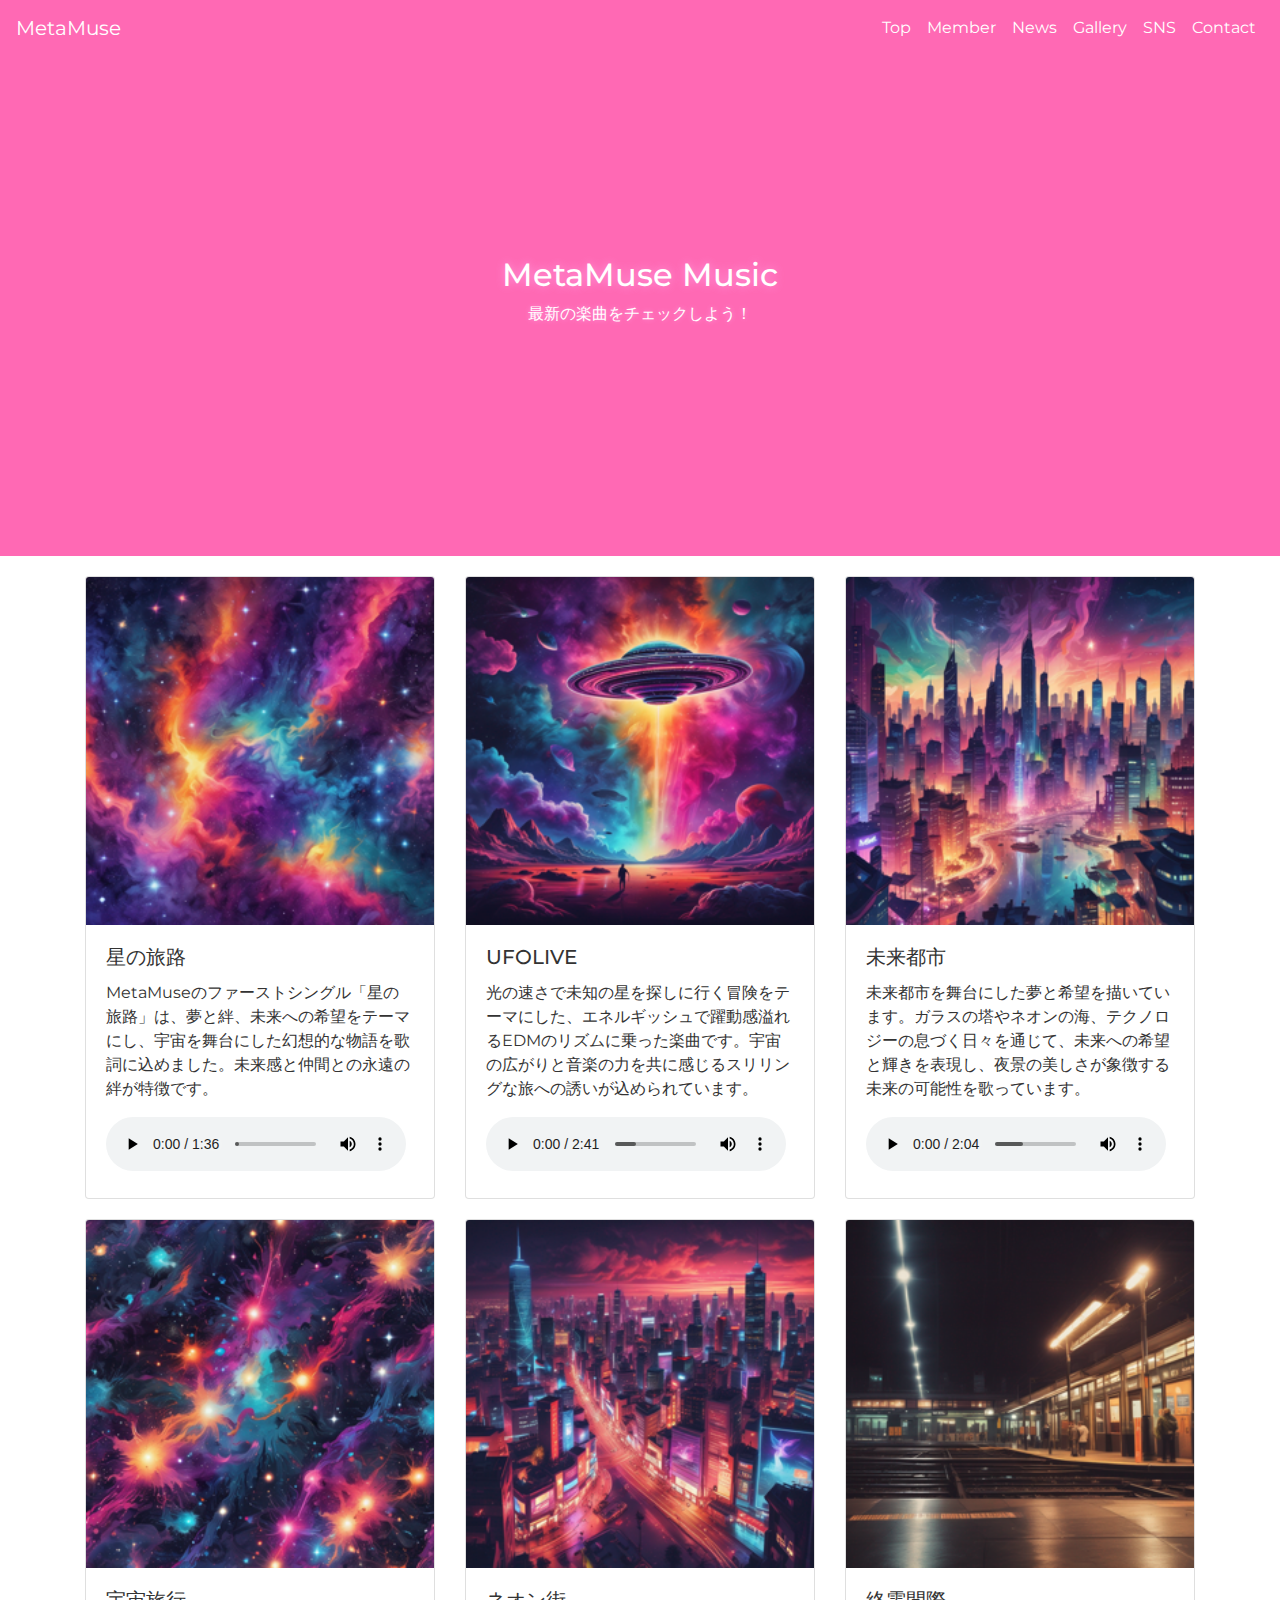
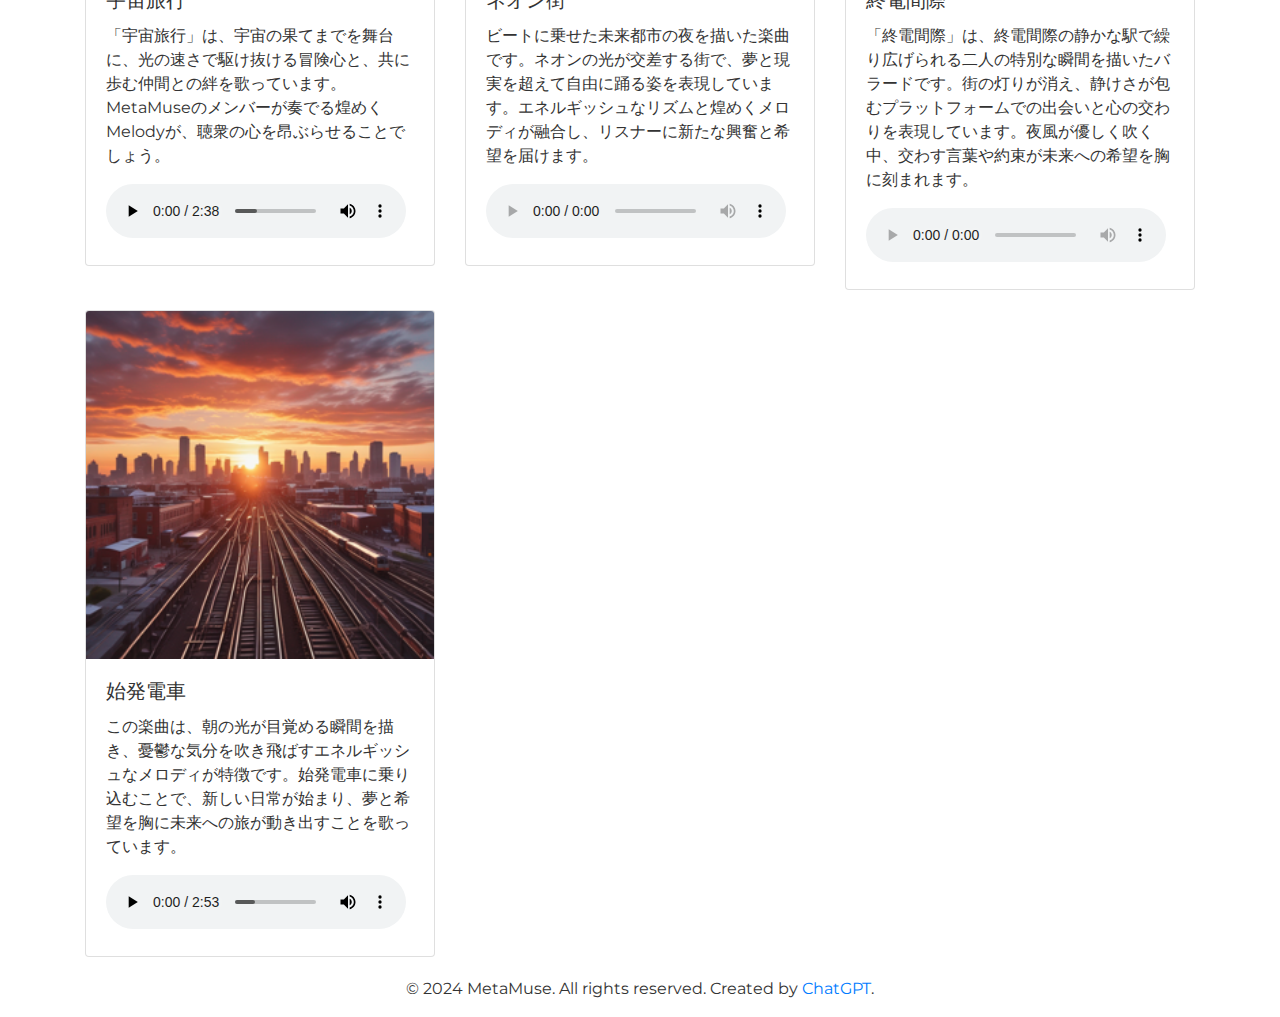
==== music.html @ edb1872d "first commit" ====
<!DOCTYPE html>
<html lang="ja">
<head>
    <meta charset="UTF-8">
    <meta name="viewport" content="width=device-width, initial-scale=1.0">
    <title>MetaMuse - Music</title>
    <link href="https://stackpath.bootstrapcdn.com/bootstrap/4.5.2/css/bootstrap.min.css" rel="stylesheet">
    <link href="https://fonts.googleapis.com/css2?family=Montserrat:wght@400;500;600;700&display=swap" rel="stylesheet">
    <link rel="icon" href="./assets/img/MetaMuse_idol_icon.JPG">
    <link rel="stylesheet" href="./assets/css/music.css">
</head>
<body>

    <!-- ナビゲーションバー -->
    <nav class="navbar navbar-expand-lg navbar-dark">
        <a class="navbar-brand" href="./index.html">MetaMuse</a>
        <button class="navbar-toggler" type="button" data-toggle="collapse" data-target="#navbarNav" aria-controls="navbarNav" aria-expanded="false" aria-label="Toggle navigation">
            <span class="navbar-toggler-icon"></span>
        </button>
        <div class="collapse navbar-collapse" id="navbarNav">
            <ul class="navbar-nav ml-auto">
                <li class="nav-item"><a class="nav-link" href="index.html#">Top</a></li>
                <li class="nav-item"><a class="nav-link" href="index.html#members">Member</a></li>
                <li class="nav-item"><a class="nav-link" href="index.html#news">News</a></li>
                <li class="nav-item"><a class="nav-link" href="index.html#gallery">Gallery</a></li>
                <li class="nav-item"><a class="nav-link" href="index.html#sns">SNS</a></li>
                <li class="nav-item"><a class="nav-link" href="index.html#contact">Contact</a></li>
            </ul>
        </div>
    </nav>

    <!-- ヒーローセクション -->
    <div class="hero">
        <h1>MetaMuse Music</h1>
        <p>最新の楽曲をチェックしよう！</p>
    </div>

    <!-- 音楽コンテンツ -->
    <div class="container music-section">
        <div class="row">
            <div class="col-md-4">
                <div class="card music-card">
                    <img src="./assets/img/星の旅路.png" class="card-img-top" alt="アルバム1" id="album1">
                    <div class="card-body">
                        <h5 class="card-title">星の旅路</h5>
                        <p class="card-text">
                            MetaMuseのファーストシングル「星の旅路」は、夢と絆、未来への希望をテーマにし、宇宙を舞台にした幻想的な物語を歌詞に込めました。未来感と仲間との永遠の絆が特徴です。
                        </p>
                        <audio controls>
                            <source src="./assets/music/星の旅路.mp3" type="audio/mp3">
                            お使いのブラウザはオーディオタグをサポートしていません。
                        </audio>
                    </div>
                </div>
            </div>
            <div class="col-md-4">
                <div class="card music-card">
                    <img src="./assets/img/UFOLIVE.png" class="card-img-top" alt="アルバム2" id="album2">
                    <div class="card-body">
                        <h5 class="card-title">UFOLIVE</h5>
                        <p class="card-text">光の速さで未知の星を探しに行く冒険をテーマにした、エネルギッシュで躍動感溢れるEDMのリズムに乗った楽曲です。宇宙の広がりと音楽の力を共に感じるスリリングな旅への誘いが込められています。</p>
                        <audio controls>
                            <source src="./assets/music/UFOLIVE.mp3" type="audio/mp3">
                            お使いのブラウザはオーディオタグをサポートしていません。
                        </audio>
                    </div>
                </div>
            </div>
            <div class="col-md-4">
                <div class="card music-card">
                    <img src="./assets/img/未来都市.png" class="card-img-top" alt="アルバム3" id="album3">
                    <div class="card-body">
                        <h5 class="card-title">未来都市</h5>
                        <p class="card-text">
                            未来都市を舞台にした夢と希望を描いています。ガラスの塔やネオンの海、テクノロジーの息づく日々を通じて、未来への希望と輝きを表現し、夜景の美しさが象徴する未来の可能性を歌っています。
                        </p>
                        <audio controls>
                            <source src="./assets/music/未来都市.mp3" type="audio/mp3">
                            お使いのブラウザはオーディオタグをサポートしていません。
                        </audio>
                    </div>
                </div>
            </div>
            <div class="col-md-4">
                <div class="card music-card">
                    <img src="./assets/img/宇宙旅行.png" class="card-img-top" alt="アルバム4" id="album4">
                    <div class="card-body">
                        <h5 class="card-title">宇宙旅行</h5>
                        <p class="card-text">
                            「宇宙旅行」は、宇宙の果てまでを舞台に、光の速さで駆け抜ける冒険心と、共に歩む仲間との絆を歌っています。MetaMuseのメンバーが奏でる煌めくMelodyが、聴衆の心を昂ぶらせることでしょう。
                        </p>
                        <audio controls>
                            <source src="./assets/music/宇宙旅行.mp3" type="audio/mp3">
                            お使いのブラウザはオーディオタグをサポートしていません。
                        </audio>
                    </div>
                </div>
            </div>
            <div class="col-md-4">
                <div class="card music-card">
                    <img src="./assets/img/ネオン街.png" class="card-img-top" alt="アルバム5" id="album5">
                    <div class="card-body">
                        <h5 class="card-title">ネオン街</h5>
                        <p class="card-text">
                            ビートに乗せた未来都市の夜を描いた楽曲です。ネオンの光が交差する街で、夢と現実を超えて自由に踊る姿を表現しています。エネルギッシュなリズムと煌めくメロディが融合し、リスナーに新たな興奮と希望を届けます。
                        </p>
                        <audio controls>
                            <source src="./assets/music/ネオン街.mp3" type="audio/mp3">
                            お使いのブラウザはオーディオタグをサポートしていません。
                        </audio>
                    </div>
                </div>
            </div>
            <div class="col-md-4">
                <div class="card music-card">
                    <img src="./assets/img/終電間際.png" class="card-img-top" alt="アルバム6" id="album6">
                    <div class="card-body">
                        <h5 class="card-title">終電間際</h5>
                        <p class="card-text">
                            「終電間際」は、終電間際の静かな駅で繰り広げられる二人の特別な瞬間を描いたバラードです。街の灯りが消え、静けさが包むプラットフォームでの出会いと心の交わりを表現しています。夜風が優しく吹く中、交わす言葉や約束が未来への希望を胸に刻まれます。
                        </p>
                        <audio controls>
                            <source src="./assets/music/終電間際.mp3" type="audio/mp3">
                            お使いのブラウザはオーディオタグをサポートしていません。
                        </audio>
                    </div>
                </div>
            </div>
            <div class="col-md-4">
                <div class="card music-card">
                    <img src="./assets/img/始発電車.png" class="card-img-top" alt="アルバム7" id="album7">
                    <div class="card-body">
                        <h5 class="card-title">始発電車</h5>
                        <p class="card-text">
                            この楽曲は、朝の光が目覚める瞬間を描き、憂鬱な気分を吹き飛ばすエネルギッシュなメロディが特徴です。始発電車に乗り込むことで、新しい日常が始まり、夢と希望を胸に未来への旅が動き出すことを歌っています。
                        </p>
                        <audio controls>
                            <source src="./assets/music/始発電車.mp3" type="audio/mp3">
                            お使いのブラウザはオーディオタグをサポートしていません。
                        </audio>
                    </div>
                </div>
            </div>
        </div>
    </div>
    <footer>
        <p>&copy; 2024 MetaMuse. All rights reserved. Created by <a href="https://chatgpt.com/" target="_blank">ChatGPT</a>.</p>
    </footer>
    <button class="back-to-top" onclick="topFunction()" id="backToTopBtn" title="Go to top">Top</button>
    <script src="https://code.jquery.com/jquery-3.5.1.slim.min.js"></script>
    <script src="https://cdn.jsdelivr.net/npm/@popperjs/core@2.5.4/dist/umd/popper.min.js"></script>
    <script src="https://stackpath.bootstrapcdn.com/bootstrap/4.5.2/js/bootstrap.min.js"></script>
    <script src="./assets/js/script.js"></script>
</body>
</html>
---- assets/css/music.css ----
body {
    font-family: 'Montserrat', sans-serif;
    background-color: #fff;
    color: #333;
}
.navbar {
    background-color: #ff69b4;
}
.nav-link {
    color: #fff !important;
}
.hero {
    /* background: url('/assets/img/MetaMuse_idol_icon.JPG') no-repeat center center; */
    background-size: cover;
    height: 500px;
    color: white;
    text-align: center;
    padding-top: 200px;
    background-color: #ff69b4;
}
.hero h1 {
    font-size: 2rem;
    text-shadow: 0 0 10px rgba(255, 166, 231, 0.8); /* テキストシャドウを追加 */
}
.hero p {
    text-shadow: 0 0 5px rgba(255, 166, 231, 0.8); /* テキストシャドウを追加 */
}
.music-section {
    margin-top: 20px;
}
.music-card {
    margin-bottom: 20px;
}
.btn-primary {
    background-color: #ff69b4;
    border: none;
}
.btn-primary:hover {
    background-color: #ff1493;
}
.back-to-top {
    position: fixed;
    bottom: 20px;
    right: 20px;
    display: none;
    background-color: #ff69b4;
    color: white;
    border: none;
    padding: 10px 20px;
    cursor: pointer;
    z-index: 999;
    border-radius: 100%; /* 丸くするための設定 */
}
.back-to-top:hover {
    background-color: #ff1493;
}
footer{
    text-align: center;
}
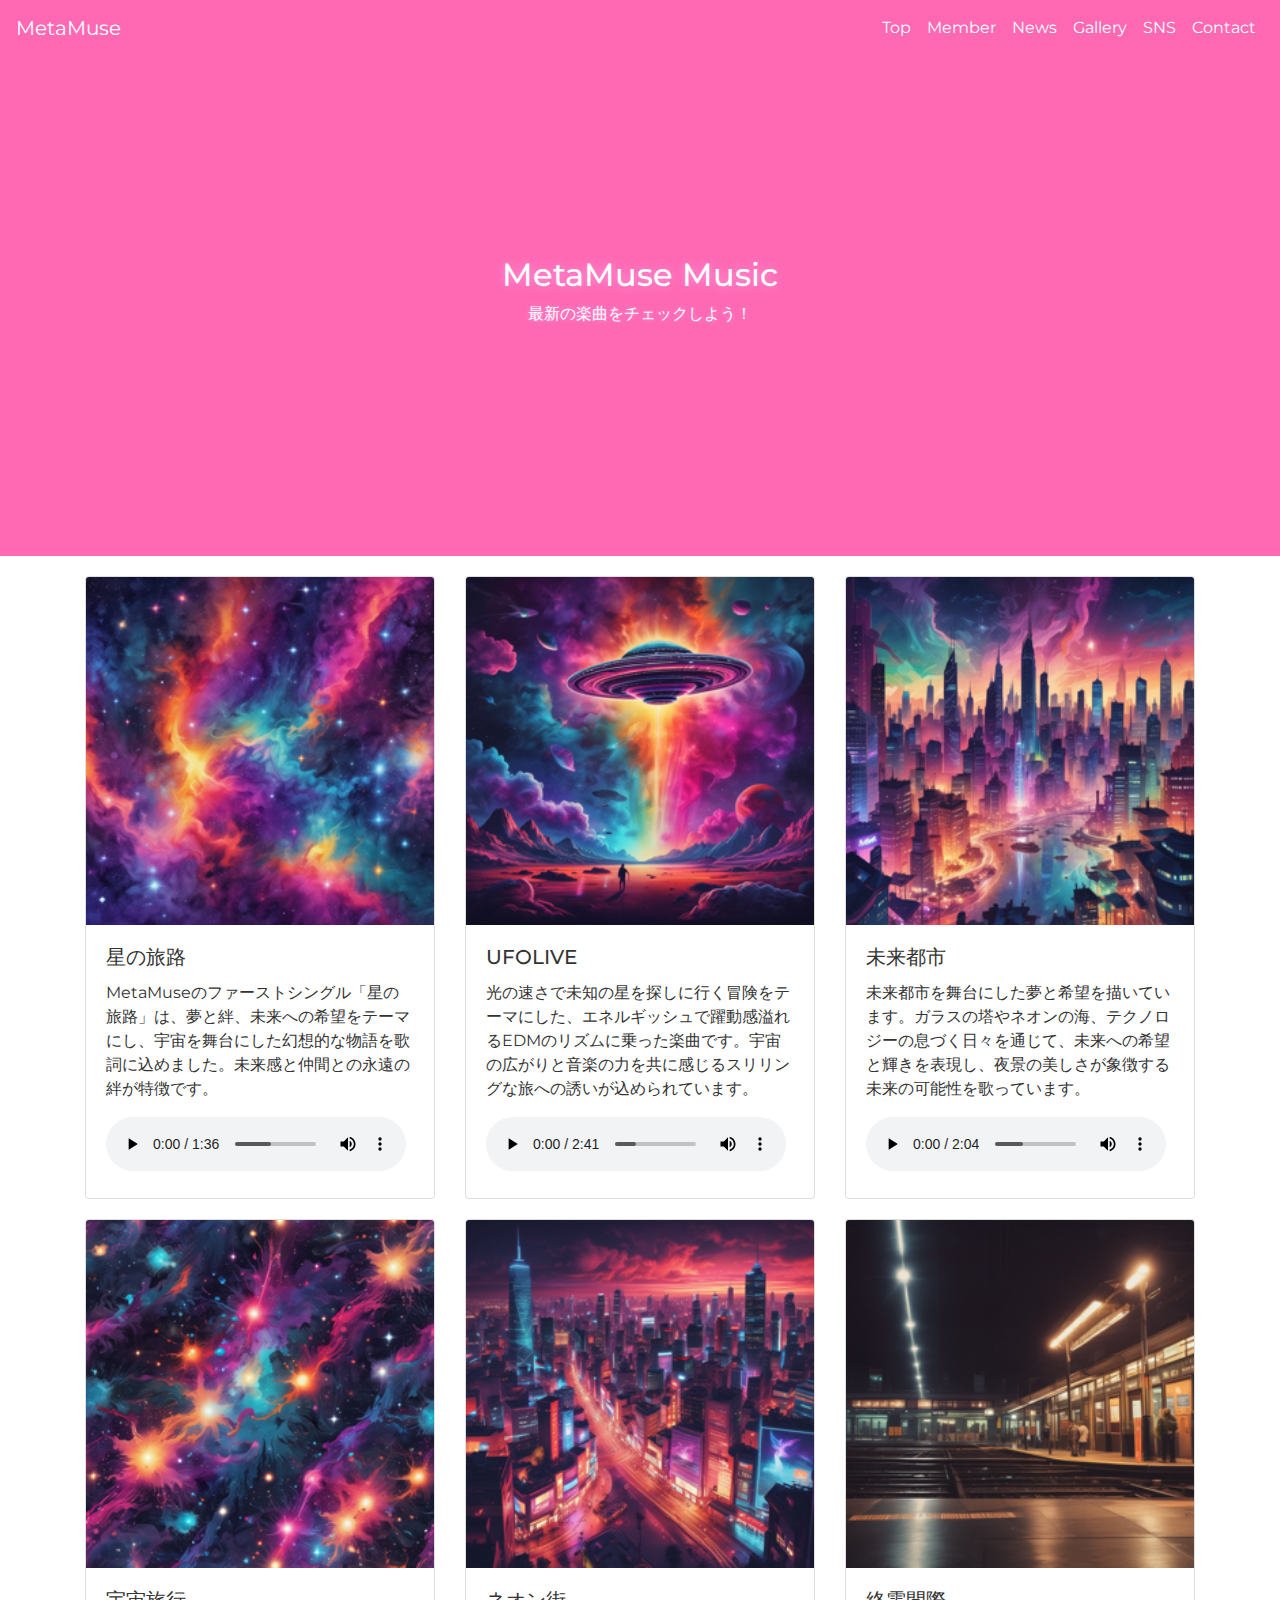
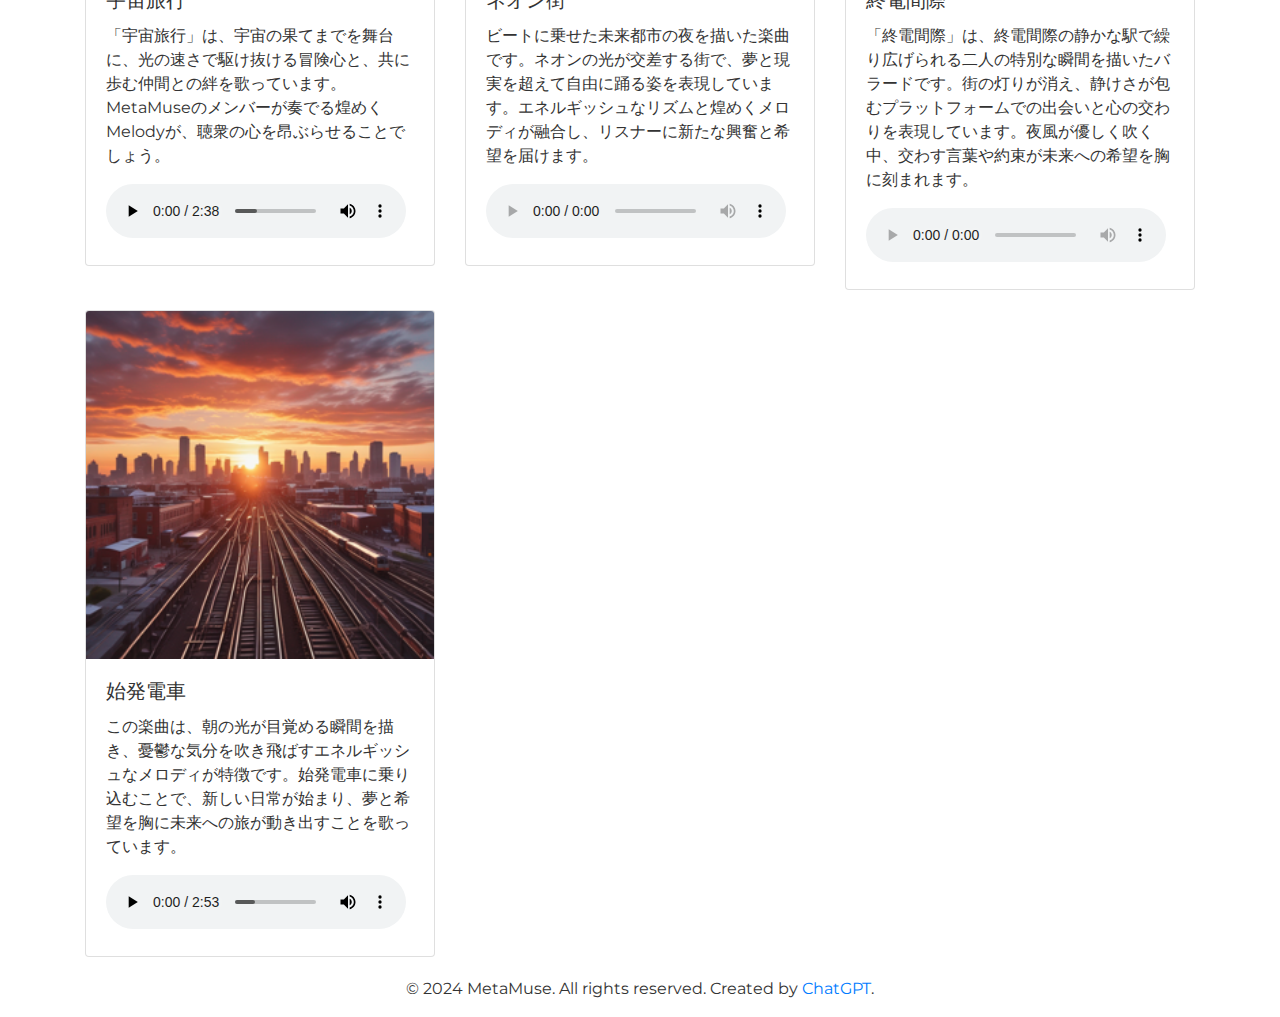
==== commit 290e6c9d: "add twitter card" ====
--- a/music.html
+++ b/music.html
@@ -6,6 +6,12 @@
     <title>MetaMuse - Music</title>
     <link href="https://stackpath.bootstrapcdn.com/bootstrap/4.5.2/css/bootstrap.min.css" rel="stylesheet">
     <link href="https://fonts.googleapis.com/css2?family=Montserrat:wght@400;500;600;700&display=swap" rel="stylesheet">
+    <!-- Twitter Card data -->
+    <meta name="twitter:card" content="summary_large_image">
+    <meta name="twitter:site" content="@MetaMuse_Idol">
+    <meta name="twitter:title" content="MetaMuse Official Site">
+    <meta name="twitter:description" content="Welcome to the official site of MetaMuse, your favorite virtual idol group!">
+    <meta name="twitter:image" content="https://metamuse-virtualidol.github.io/Official/assets/img/MetaMuse_idol_icon.JPG">
     <link rel="icon" href="./assets/img/MetaMuse_idol_icon.JPG">
     <link rel="stylesheet" href="./assets/css/music.css">
 </head>
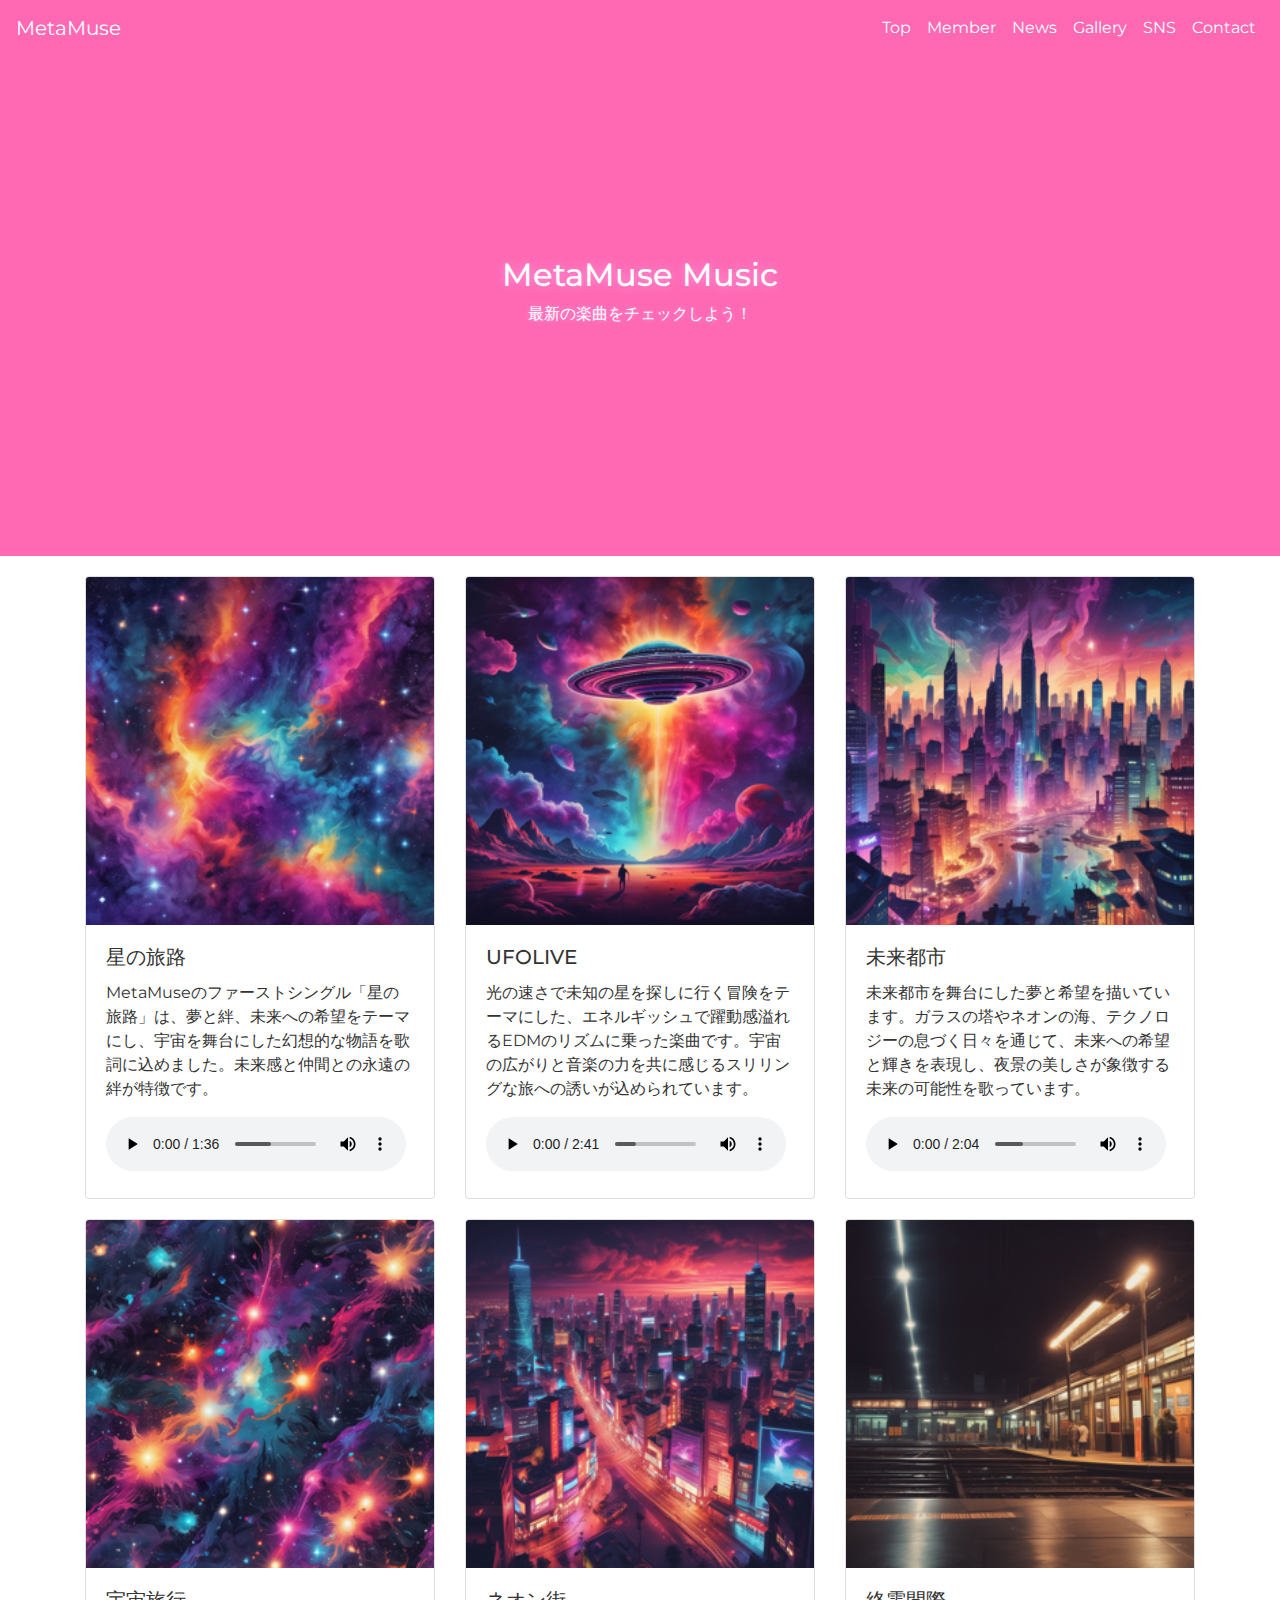
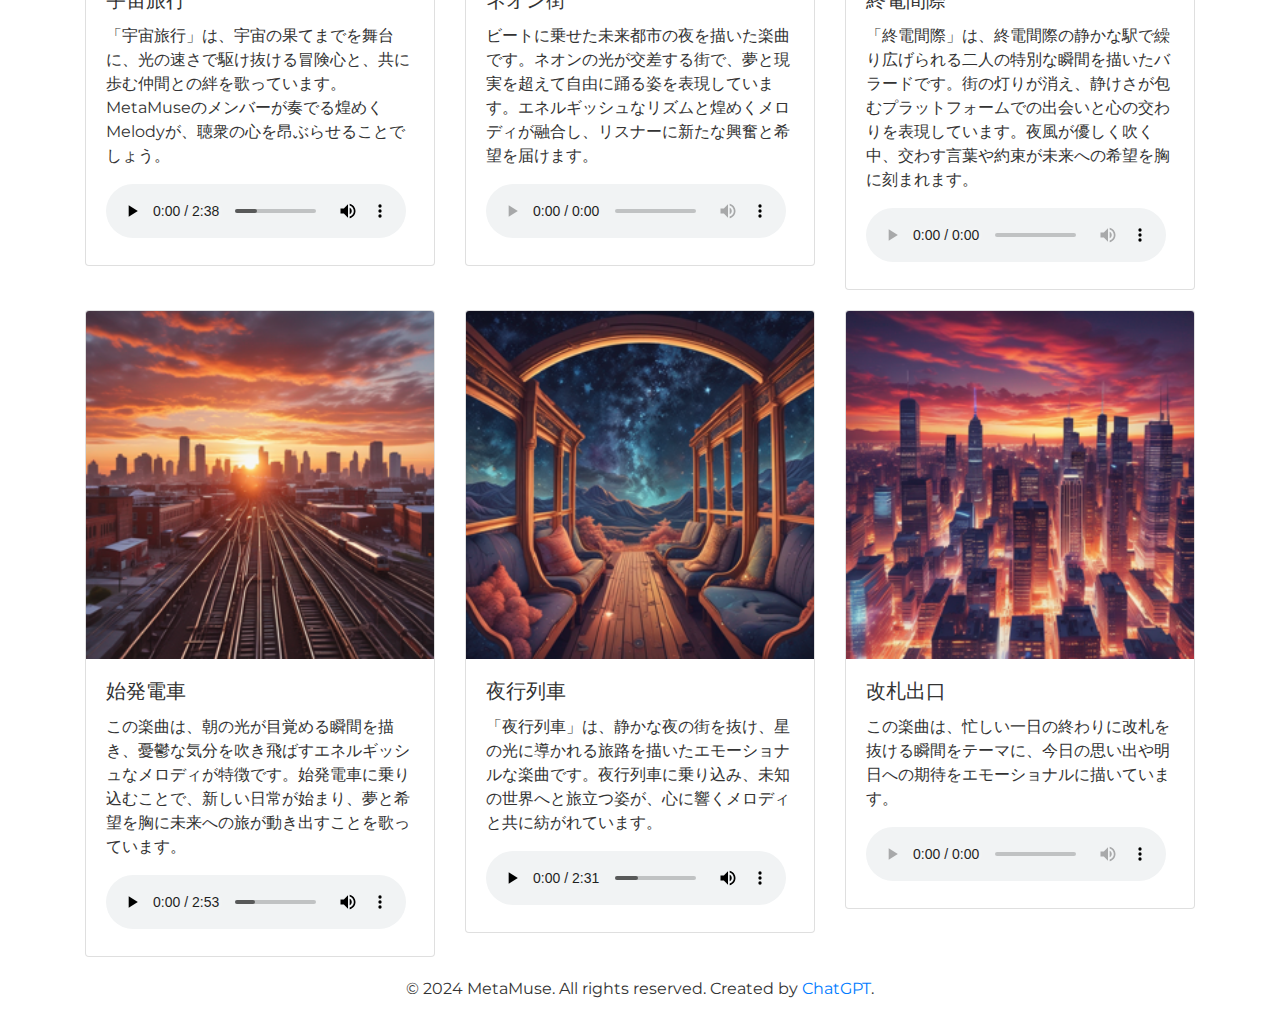
==== commit 7339a881: "new single and add visited counter" ====
--- a/music.html
+++ b/music.html
@@ -147,6 +147,36 @@
                     </div>
                 </div>
             </div>
+            <div class="col-md-4">
+                <div class="card music-card">
+                    <img src="./assets/img/夜行列車.png" class="card-img-top" alt="アルバム8" id="album8">
+                    <div class="card-body">
+                        <h5 class="card-title">夜行列車</h5>
+                        <p class="card-text">
+                            「夜行列車」は、静かな夜の街を抜け、星の光に導かれる旅路を描いたエモーショナルな楽曲です。夜行列車に乗り込み、未知の世界へと旅立つ姿が、心に響くメロディと共に紡がれています。
+                        </p>
+                        <audio controls>
+                            <source src="./assets/music/夜行列車.mp3" type="audio/mp3">
+                            お使いのブラウザはオーディオタグをサポートしていません。
+                        </audio>
+                    </div>
+                </div>
+            </div>
+            <div class="col-md-4">
+                <div class="card music-card">
+                    <img src="./assets/img/改札出口.png" class="card-img-top" alt="アルバム9" id="album9">
+                    <div class="card-body">
+                        <h5 class="card-title">改札出口</h5>
+                        <p class="card-text">
+                            この楽曲は、忙しい一日の終わりに改札を抜ける瞬間をテーマに、今日の思い出や明日への期待をエモーショナルに描いています。
+                        </p>
+                        <audio controls>
+                            <source src="./assets/music/改札出口.mp3" type="audio/mp3">
+                            お使いのブラウザはオーディオタグをサポートしていません。
+                        </audio>
+                    </div>
+                </div>
+            </div>
         </div>
     </div>
     <footer>
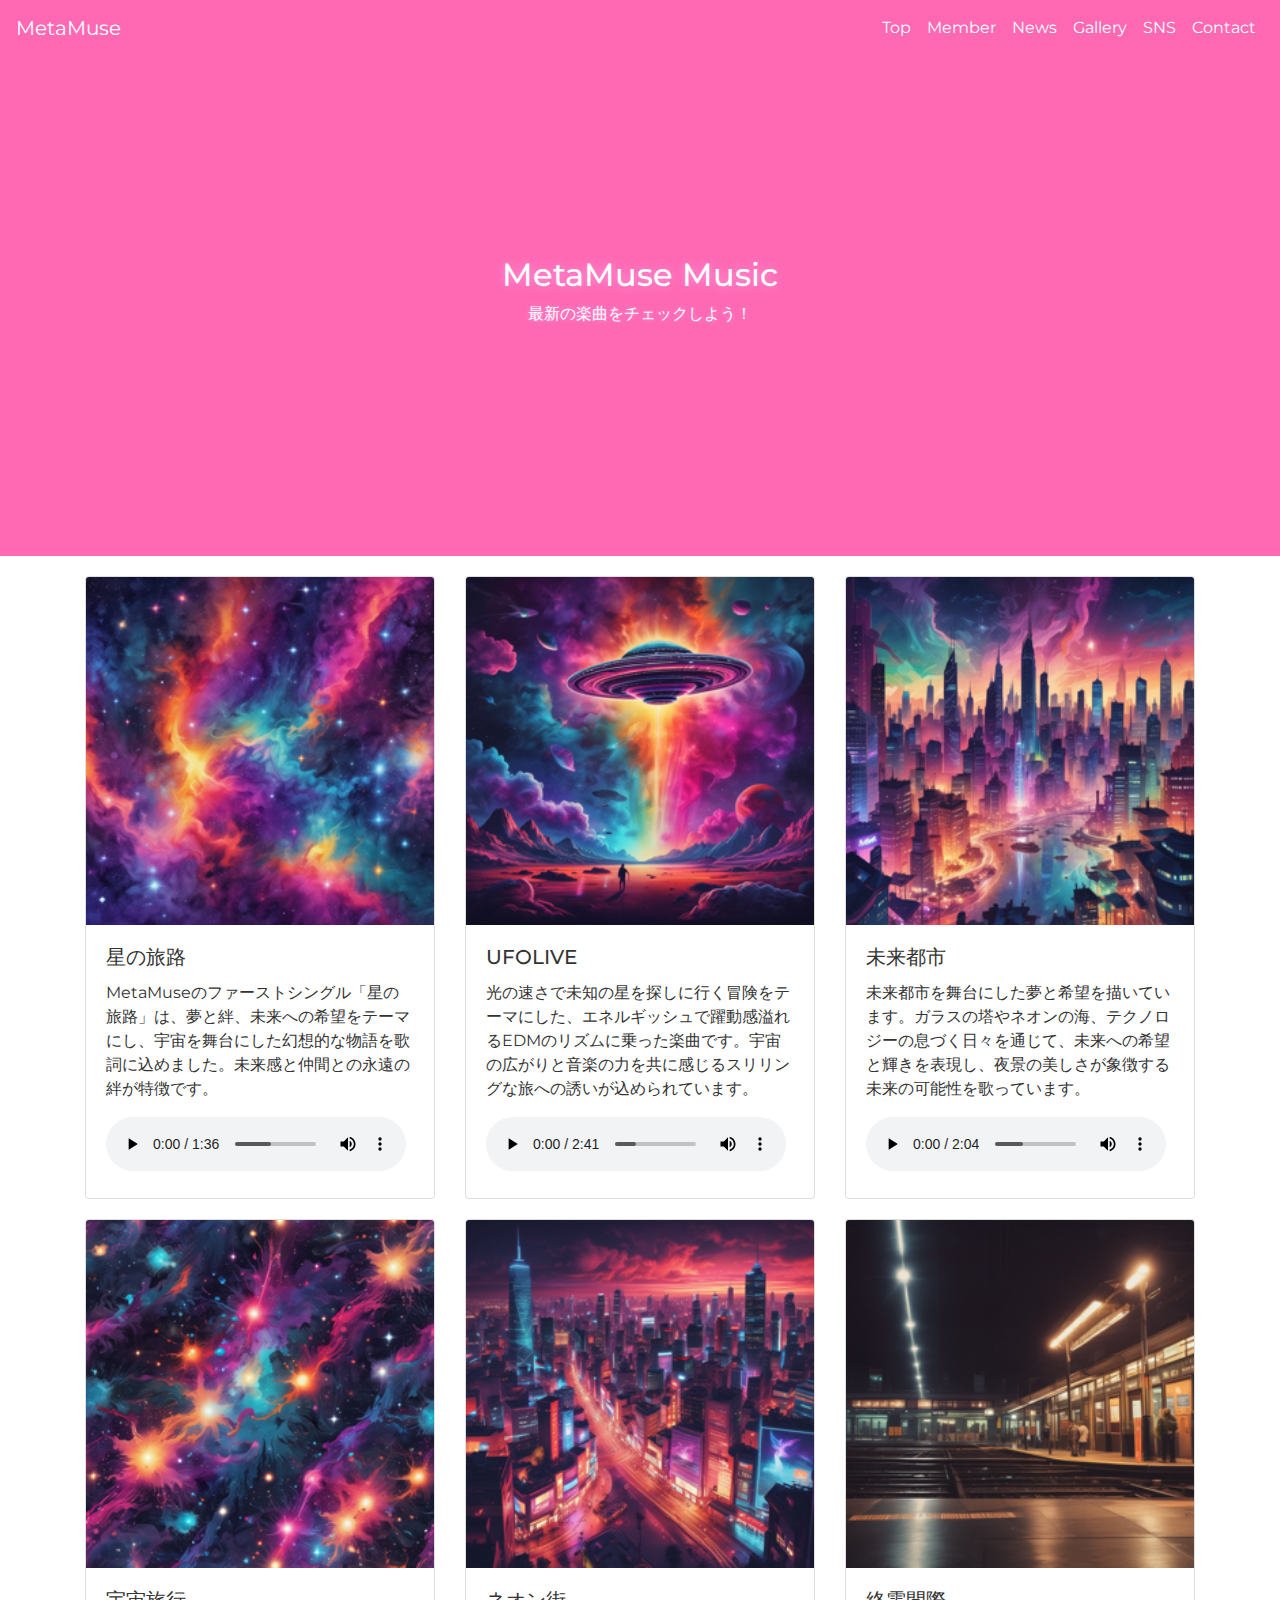
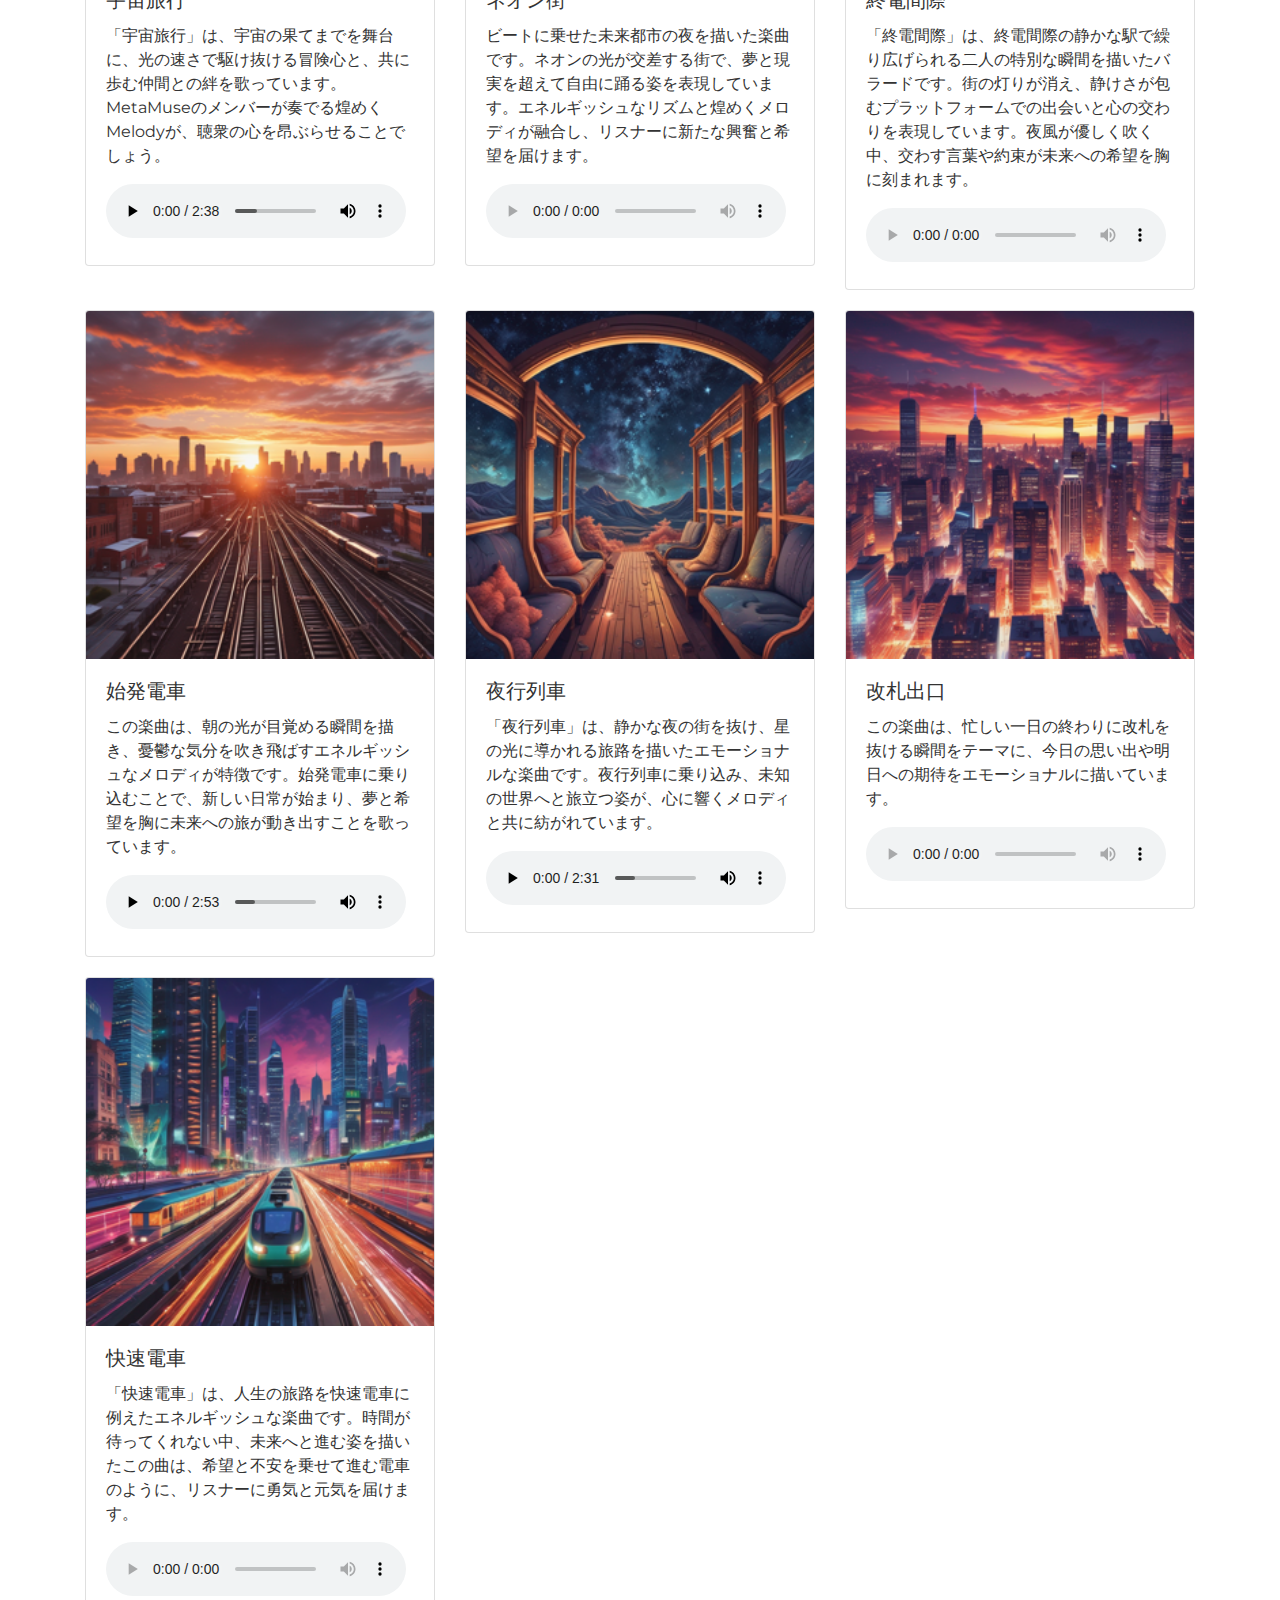
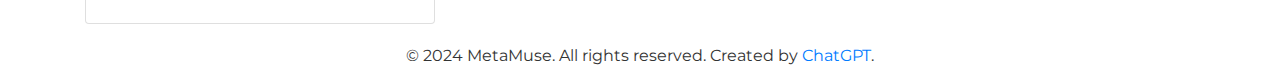
==== commit 0e71caf5: "add new single" ====
--- a/music.html
+++ b/music.html
@@ -177,6 +177,21 @@
                     </div>
                 </div>
             </div>
+            <div class="col-md-4">
+                <div class="card music-card">
+                    <img src="./assets/img/快速電車.png" class="card-img-top" alt="アルバム10" id="album10">
+                    <div class="card-body">
+                        <h5 class="card-title">快速電車</h5>
+                        <p class="card-text">
+                            「快速電車」は、人生の旅路を快速電車に例えたエネルギッシュな楽曲です。時間が待ってくれない中、未来へと進む姿を描いたこの曲は、希望と不安を乗せて進む電車のように、リスナーに勇気と元気を届けます。
+                        </p>
+                        <audio controls>
+                            <source src="./assets/music/快速電車.mp3" type="audio/mp3">
+                            お使いのブラウザはオーディオタグをサポートしていません。
+                        </audio>
+                    </div>
+                </div>
+            </div>
         </div>
     </div>
     <footer>
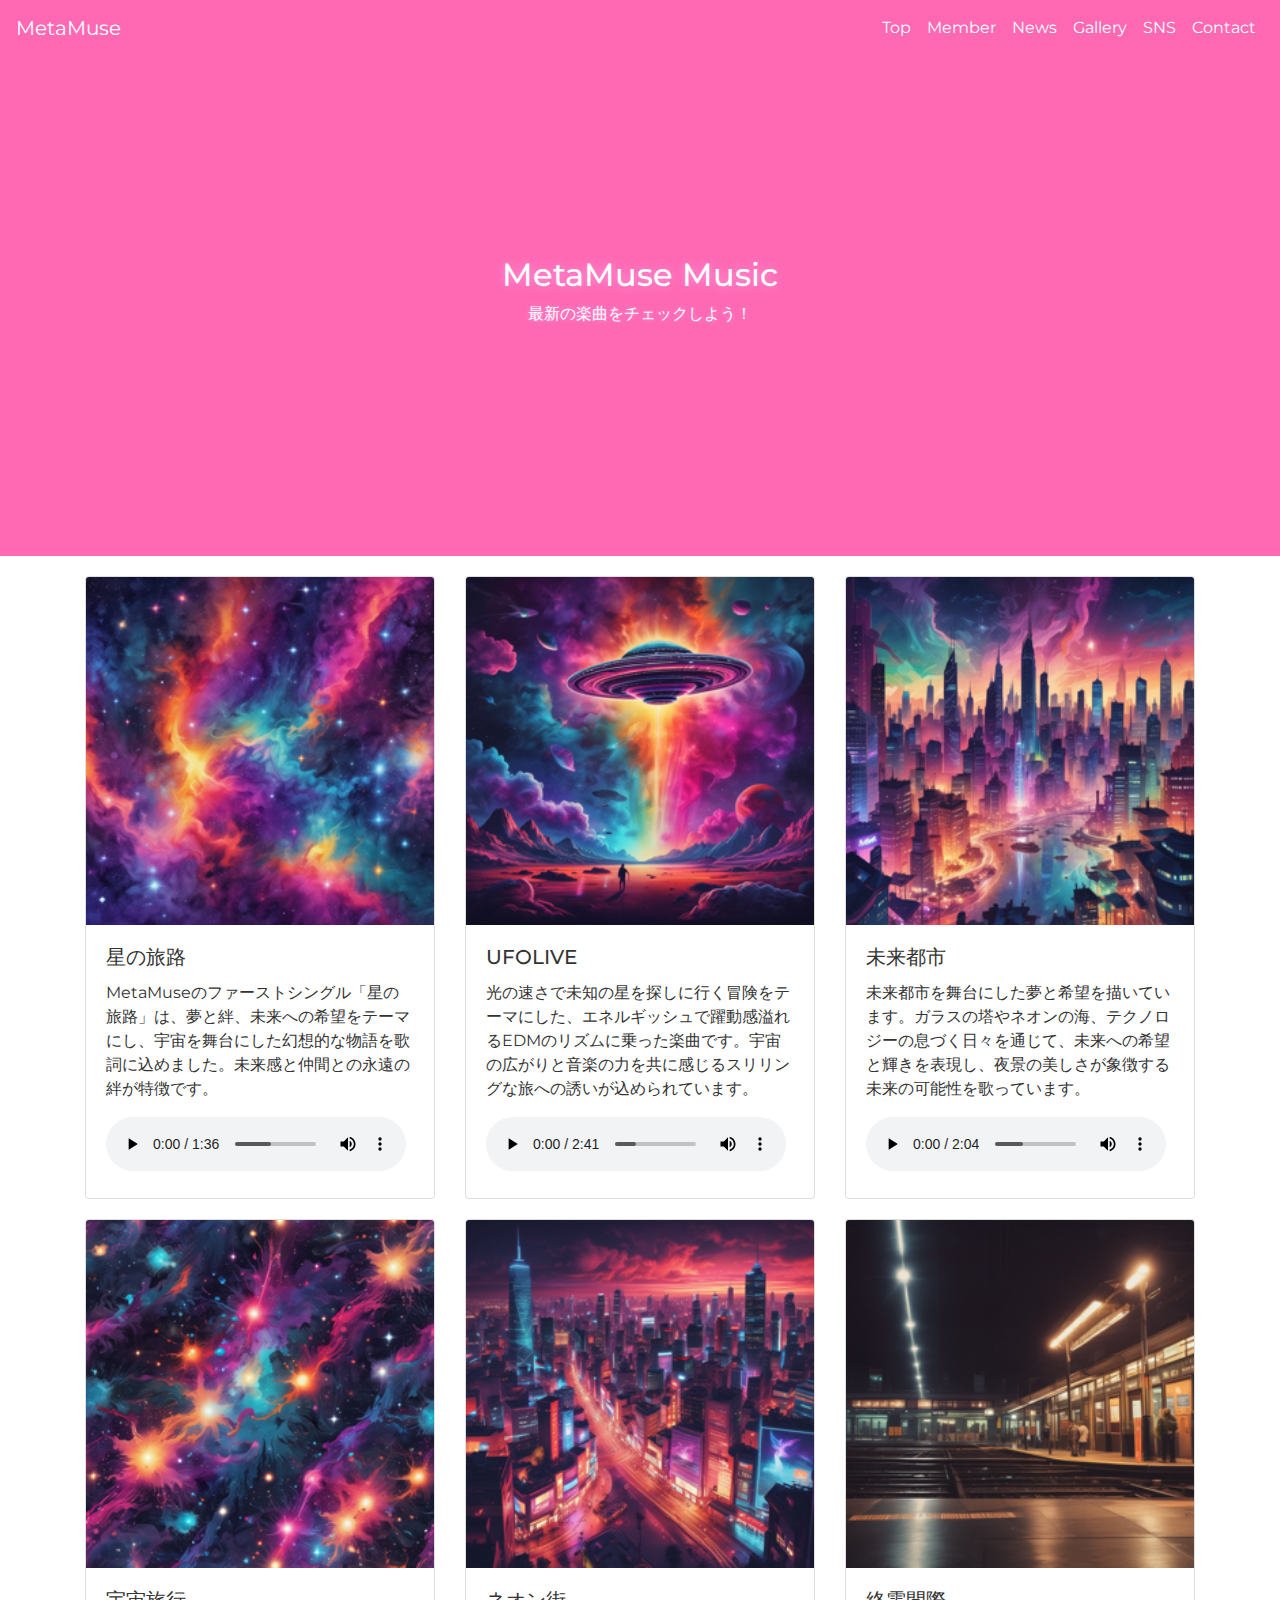
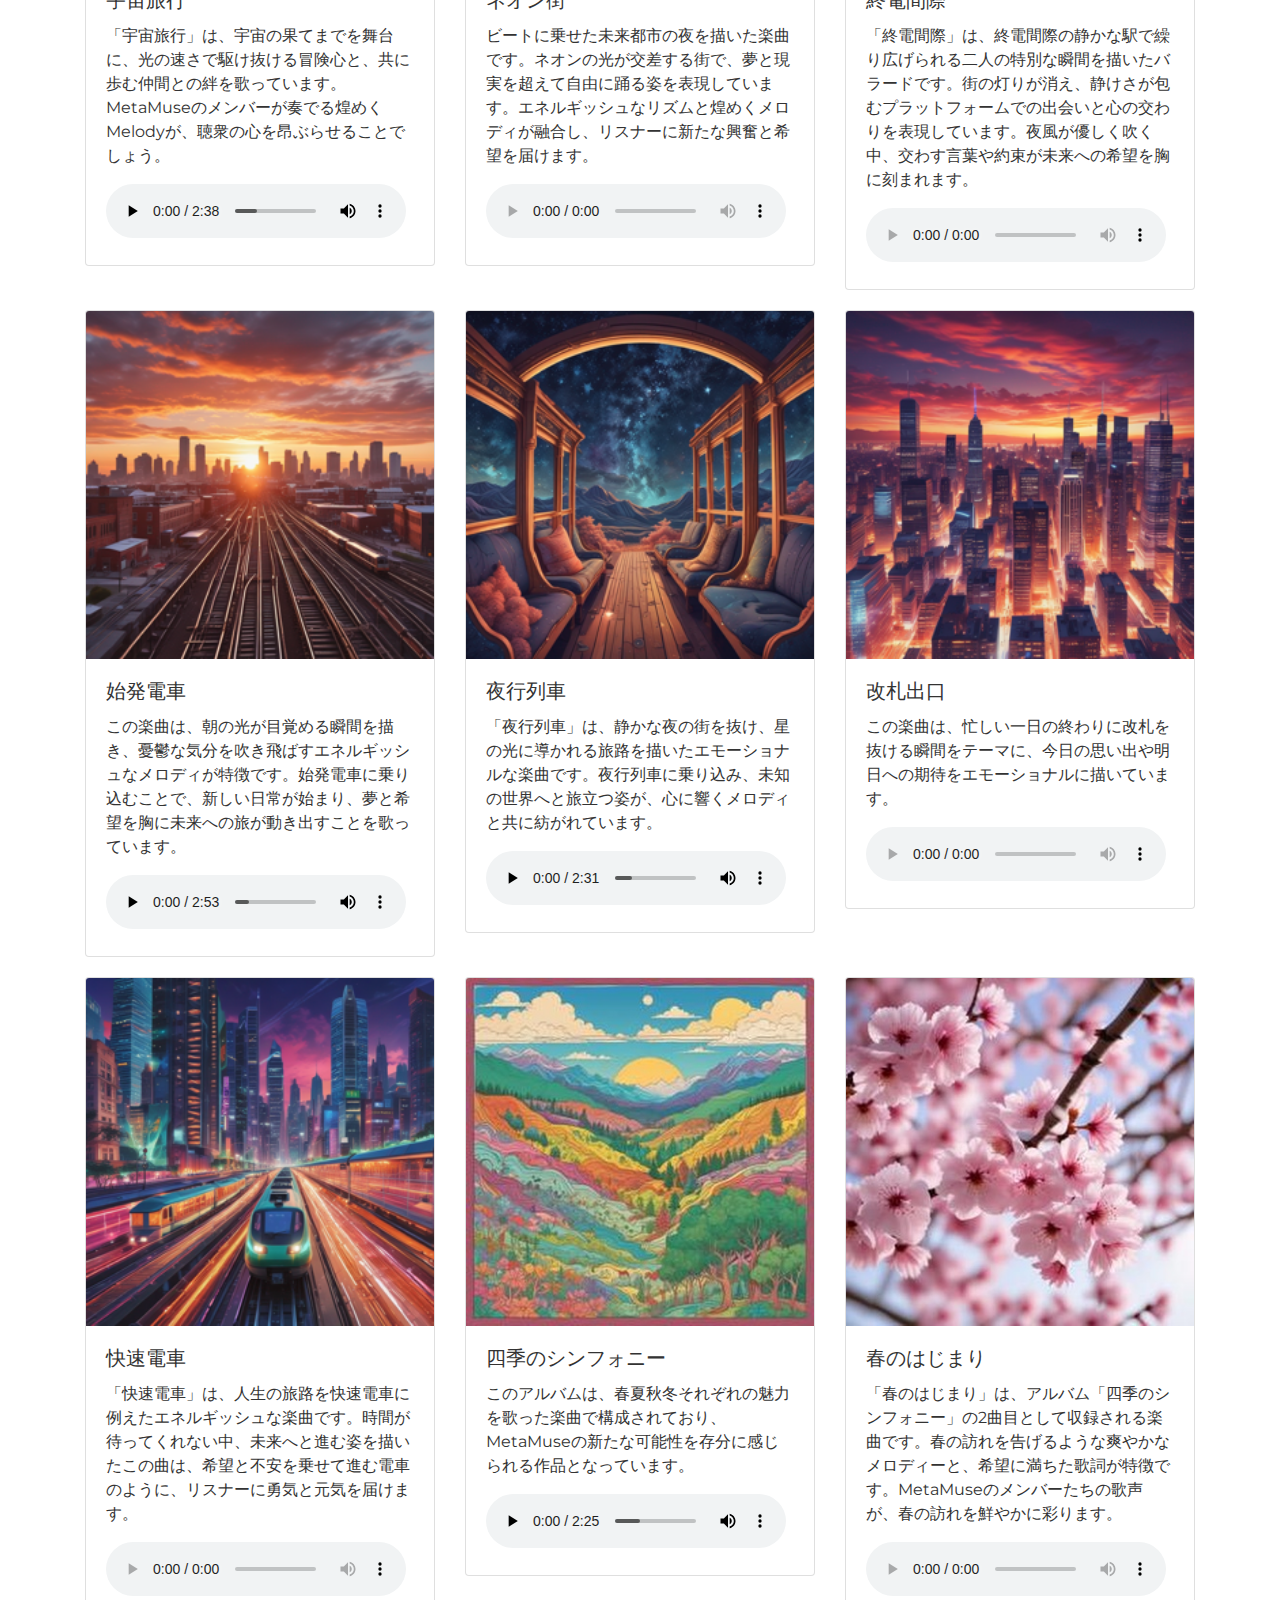
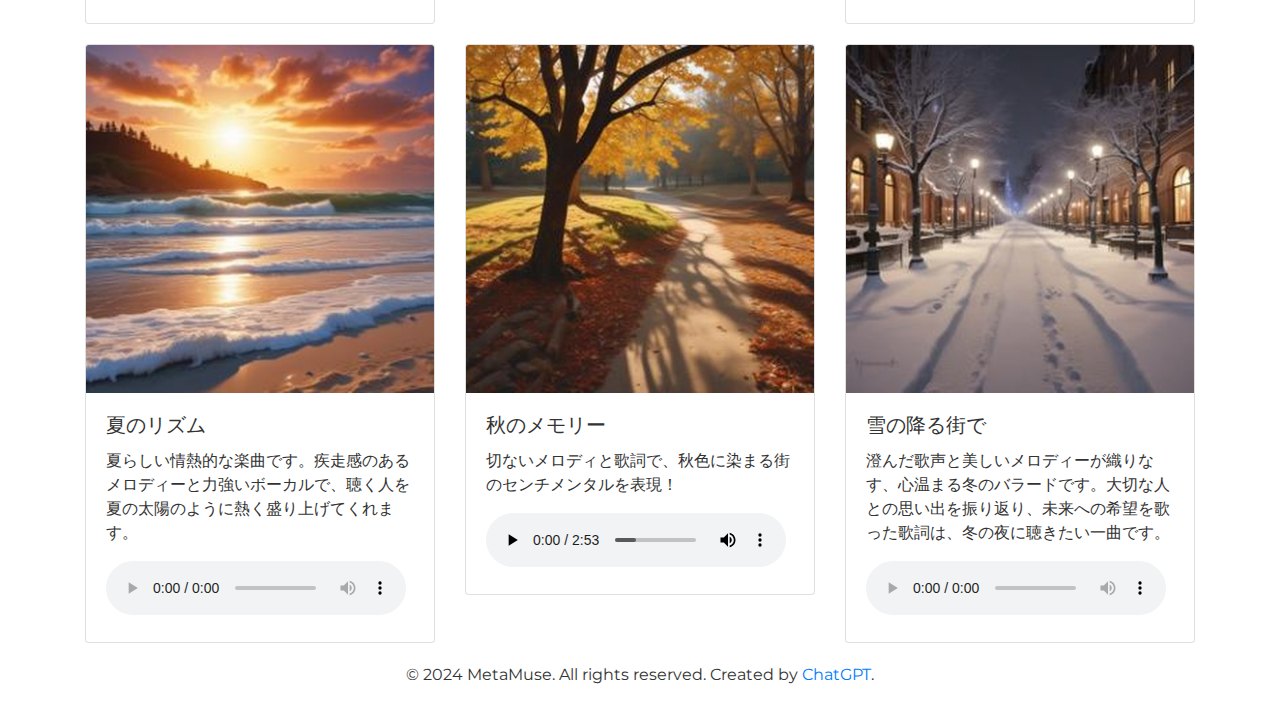
==== commit a2152cdf: "add third album" ====
--- a/music.html
+++ b/music.html
@@ -192,6 +192,81 @@
                     </div>
                 </div>
             </div>
+            <div class="col-md-4">
+                <div class="card music-card">
+                    <img src="./assets/img/四季のシンフォニー.jpeg" class="card-img-top" alt="アルバム11" id="album11">
+                    <div class="card-body">
+                        <h5 class="card-title">四季のシンフォニー</h5>
+                        <p class="card-text">
+                            このアルバムは、春夏秋冬それぞれの魅力を歌った楽曲で構成されており、MetaMuseの新たな可能性を存分に感じられる作品となっています。                        
+                        </p>
+                        <audio controls>
+                            <source src="./assets/music/四季のシンフォニー.mp3" type="audio/mp3">
+                            お使いのブラウザはオーディオタグをサポートしていません。
+                        </audio>
+                    </div>
+                </div>
+            </div>
+            <div class="col-md-4">
+                <div class="card music-card">
+                    <img src="./assets/img/春のはじまり.jpeg" class="card-img-top" alt="アルバム12" id="album12">
+                    <div class="card-body">
+                        <h5 class="card-title">春のはじまり</h5>
+                        <p class="card-text">
+                            「春のはじまり」は、アルバム「四季のシンフォニー」の2曲目として収録される楽曲です。春の訪れを告げるような爽やかなメロディーと、希望に満ちた歌詞が特徴です。MetaMuseのメンバーたちの歌声が、春の訪れを鮮やかに彩ります。
+                        </p>
+                        <audio controls>
+                            <source src="./assets/music/春のはじまり.mp3" type="audio/mp3">
+                            お使いのブラウザはオーディオタグをサポートしていません。
+                        </audio>
+                    </div>
+                </div>
+            </div>
+            <div class="col-md-4">
+                <div class="card music-card">
+                    <img src="./assets/img/夏のリズム.jpeg" class="card-img-top" alt="アルバム13" id="album13">
+                    <div class="card-body">
+                        <h5 class="card-title">夏のリズム</h5>
+                        <p class="card-text">
+                            夏らしい情熱的な楽曲です。疾走感のあるメロディーと力強いボーカルで、聴く人を夏の太陽のように熱く盛り上げてくれます。
+                        </p>
+                        <audio controls>
+                            <source src="./assets/music/夏のリズム.mp3" type="audio/mp3">
+                            お使いのブラウザはオーディオタグをサポートしていません。
+                        </audio>
+                    </div>
+                </div>
+            </div>
+            <div class="col-md-4">
+                <div class="card music-card">
+                    <img src="./assets/img/秋のメモリー.jpeg" class="card-img-top" alt="アルバム14" id="album14">
+                    <div class="card-body">
+                        <h5 class="card-title">秋のメモリー</h5>
+                        <p class="card-text">
+                            切ないメロディと歌詞で、秋色に染まる街のセンチメンタルを表現！
+                        </p>
+                        <audio controls>
+                            <source src="./assets/music/秋のメモリー.mp3" type="audio/mp3">
+                            お使いのブラウザはオーディオタグをサポートしていません。
+                        </audio>
+                    </div>
+                </div>
+            </div>
+            <div class="col-md-4">
+                <div class="card music-card">
+                    <img src="./assets/img/雪の降る街で.jpeg" class="card-img-top" alt="アルバム15" id="album15">
+                    <div class="card-body">
+                        <h5 class="card-title">雪の降る街で</h5>
+                        <p class="card-text">
+                            澄んだ歌声と美しいメロディーが織りなす、心温まる冬のバラードです。大切な人との思い出を振り返り、未来への希望を歌った歌詞は、冬の夜に聴きたい一曲です。
+                        </p>
+                        <audio controls>
+                            <source src="./assets/music/雪の降る街で.mp3" type="audio/mp3">
+                            お使いのブラウザはオーディオタグをサポートしていません。
+                        </audio>
+                    </div>
+                </div>
+            </div>
         </div>
     </div>
     <footer>
--- a/assets/css/music.css
+++ b/assets/css/music.css
@@ -2,9 +2,14 @@
     font-family: 'Montserrat', sans-serif;
     background-color: #fff;
     color: #333;
+    padding-top: 56px;
 }
 .navbar {
     background-color: #ff69b4;
+    z-index: 1000;
+    position: fixed;
+    top: 0;
+    width: 100%;
 }
 .nav-link {
     color: #fff !important;
